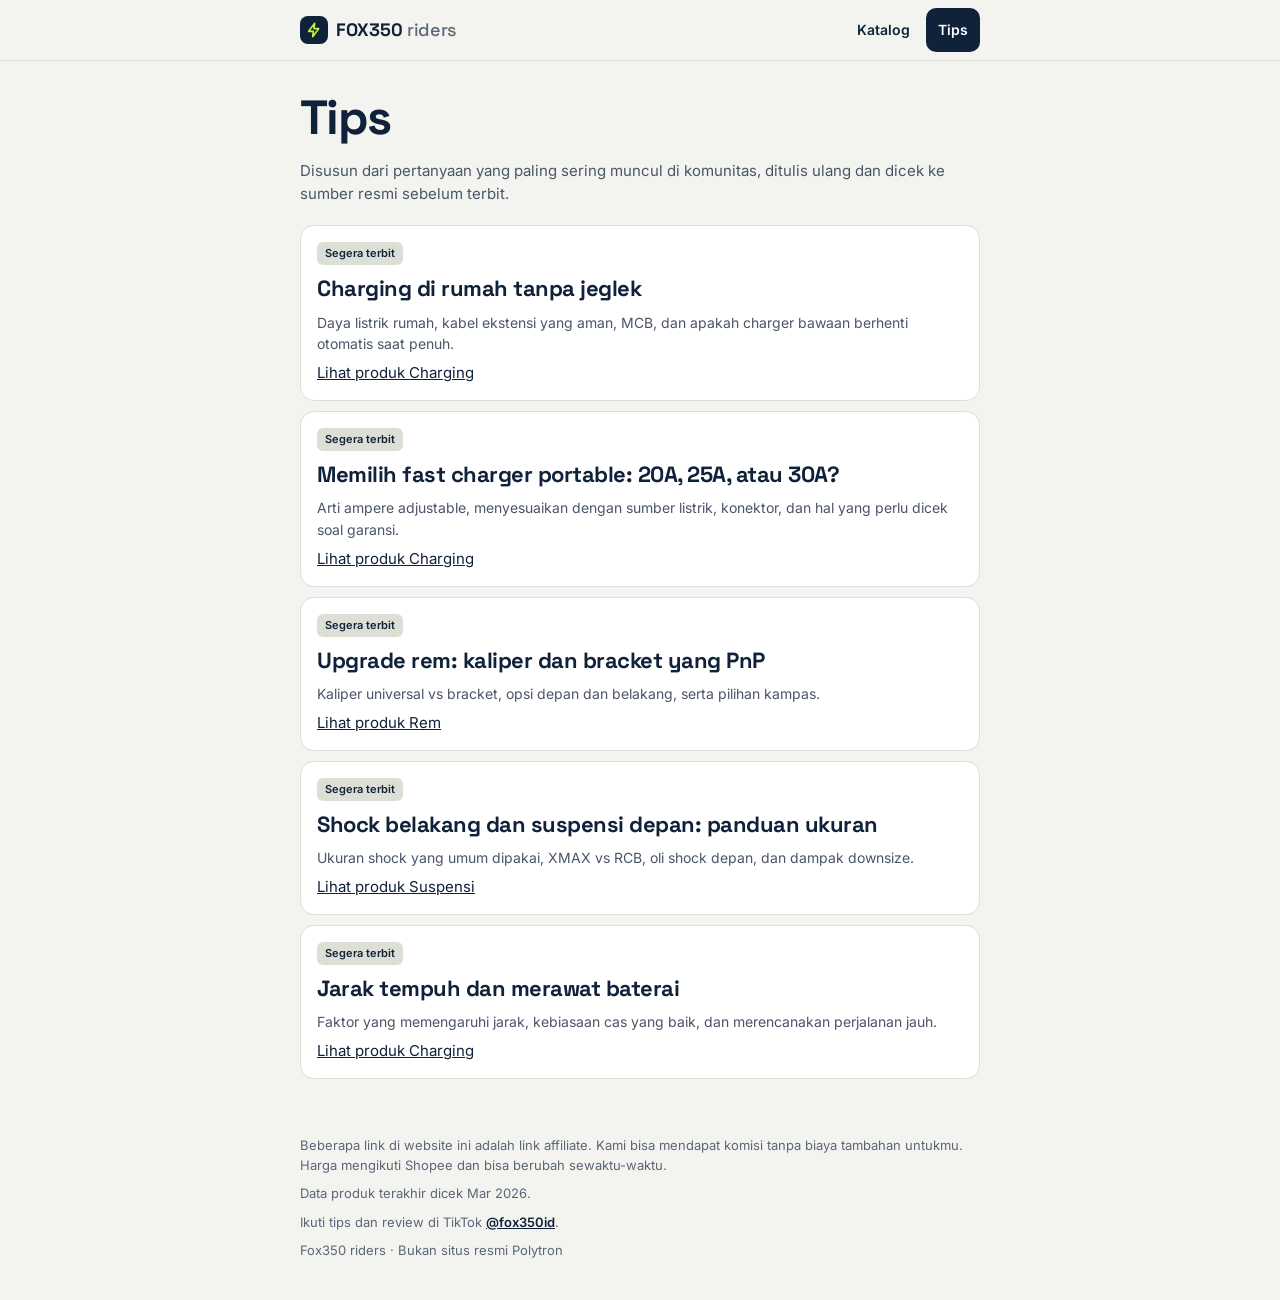
==== tips/index.html @ b1705320 "Rombak situs: struktur baru, data JSON, visual Volt - index.html (landing), produk.html (katalog + s" ====
<!doctype html>
<html lang="id">
<head>
<meta charset="utf-8">
<meta name="viewport" content="width=device-width, initial-scale=1">
<title>Tips Fox 350 · Fox350 riders</title>
<meta name="description" content="Tips merawat dan upgrade Polytron Fox 350 dari pertanyaan yang paling sering muncul di komunitas.">
<meta name="theme-color" content="#F3F4EF">
<link rel="preconnect" href="https://fonts.googleapis.com">
<link rel="preconnect" href="https://fonts.gstatic.com" crossorigin>
<link href="https://fonts.googleapis.com/css2?family=Inter:wght@400;500;600&family=Space+Grotesk:wght@500;700&display=swap" rel="stylesheet">
<link rel="stylesheet" href="../assets/css/style.css">
</head>
<body data-page="tips" data-base="../">
<header class="site-header">
  <div class="wrap">
    <a class="brand" href="../index.html">
      <span class="brand-mark"><svg width="16" height="16" viewBox="0 0 24 24" fill="none" stroke="#C8F03C" stroke-width="2.4" stroke-linecap="round" stroke-linejoin="round" aria-hidden="true"><path d="M13 2 4 14h7l-1 8 9-12h-7z"/></svg></span>
      <span>FOX350<span class="brand-sub"> riders</span></span>
    </a>
    <nav class="nav" aria-label="Menu utama">
      <a href="../produk.html">Katalog</a>
      <a href="../tips/" aria-current="page">Tips</a>
    </nav>
  </div>
</header>
<main class="wrap">
  <section class="hero" style="padding-bottom: 12px">
    <h1>Tips</h1>
    <p class="lead">Disusun dari pertanyaan yang paling sering muncul di komunitas, ditulis ulang dan dicek ke sumber resmi sebelum terbit.</p>
  </section>
  <section class="section" data-fallback>
    <ul class="tip-list" id="tip-list"></ul>
  </section>
</main>
<footer class="site-footer">
  <div class="wrap">
    <p>Beberapa link di website ini adalah link affiliate. Kami bisa mendapat komisi tanpa biaya tambahan untukmu. Harga mengikuti Shopee dan bisa berubah sewaktu-waktu.</p>
    <p id="updated"></p>
    <p>Ikuti tips dan review di TikTok <a href="https://www.tiktok.com/@fox350id" target="_blank" rel="noopener">@fox350id</a>.</p>
    <p>Fox350 riders · Bukan situs resmi Polytron</p>
  </div>
</footer>
<script src="../assets/js/app.js" defer></script>
</body>
</html>
---- assets/css/style.css ----
/* Fox350 riders, visual "Volt": terang, navy + lime. Mobile-first. */
:root {
  --bg: #F3F4EF;
  --surface: #FFFFFF;
  --line: #DCDFD5;
  --ink: #10213A;
  --ink-2: #4A5568;
  --muted: #5B6678;
  --accent: #C8F03C;
  --accent-soft: #EEF2E2;
  --accent-ink: #3B4A12;
  --radius: 16px;
  --font-head: "Space Grotesk", system-ui, sans-serif;
  --font-body: "Inter", system-ui, sans-serif;
}

* { box-sizing: border-box; }
html { -webkit-text-size-adjust: 100%; }
body {
  margin: 0;
  background: var(--bg);
  color: var(--ink);
  font-family: var(--font-body);
  font-size: 15px;
  line-height: 1.55;
}
img { max-width: 100%; display: block; }
a { color: var(--ink); }
a:hover { color: #2B4A78; }
:focus-visible { outline: 3px solid #2B4A78; outline-offset: 2px; }

.wrap { max-width: 720px; margin: 0 auto; padding: 0 20px; }
.sr-only { position: absolute; width: 1px; height: 1px; overflow: hidden; clip: rect(0 0 0 0); white-space: nowrap; }

/* Header */
.site-header { border-bottom: 1px solid var(--line); background: var(--bg); position: sticky; top: 0; z-index: 10; }
.site-header .wrap { display: flex; align-items: center; justify-content: space-between; height: 60px; }
.brand { display: flex; align-items: center; gap: 8px; text-decoration: none; font-family: var(--font-head); font-weight: 700; font-size: 18px; letter-spacing: -0.3px; }
.brand-mark { width: 28px; height: 28px; border-radius: 8px; background: var(--ink); display: flex; align-items: center; justify-content: center; }
.brand-sub { font-weight: 500; color: var(--muted); }
.nav { display: flex; gap: 4px; }
.nav a { min-height: 44px; display: flex; align-items: center; padding: 0 12px; border-radius: 10px; text-decoration: none; font-weight: 600; font-size: 14px; }
.nav a[aria-current="page"] { background: var(--ink); color: #FFFFFF; }

/* Typography */
h1, h2, h3 { font-family: var(--font-head); letter-spacing: -0.5px; margin: 0; }
h1 { font-size: 40px; line-height: 1.04; letter-spacing: -1.2px; }
h2 { font-size: 22px; }
h3 { font-size: 18px; letter-spacing: -0.3px; }
p { margin: 0; }
.lead { color: var(--ink-2); }

/* Hero */
.hero { padding: 32px 0 28px; display: flex; flex-direction: column; gap: 16px; }
.pill { align-self: flex-start; font-size: 12px; font-weight: 600; letter-spacing: 0.4px; padding: 6px 10px; border-radius: 999px; background: var(--ink); color: var(--accent); }
.actions { display: flex; gap: 10px; margin-top: 4px; }
.btn { flex: 1; min-height: 48px; border-radius: 12px; font-weight: 600; font-size: 15px; display: inline-flex; align-items: center; justify-content: center; gap: 8px; text-decoration: none; padding: 0 16px; border: 1.5px solid var(--ink); cursor: pointer; font-family: inherit; }
.btn-primary { background: var(--accent); border-color: var(--accent); color: var(--ink); }
.btn-outline { background: transparent; color: var(--ink); }
.btn-dark { background: var(--ink); color: #FFFFFF; }
.btn-dark:hover { background: #1B3358; color: #FFFFFF; }
.btn[aria-disabled="true"] { background: var(--line); border-color: var(--line); color: var(--muted); cursor: default; }

/* Section */
.section { padding: 8px 0 28px; display: flex; flex-direction: column; gap: 14px; }
.section-head { display: flex; align-items: baseline; justify-content: space-between; gap: 12px; }
.section-head a { font-size: 14px; font-weight: 600; }

/* Category grid */
.cat-grid { display: grid; grid-template-columns: repeat(4, minmax(0, 1fr)); gap: 8px; }
.cat-tile { min-height: 72px; border-radius: 12px; background: var(--surface); border: 1px solid var(--line); display: flex; flex-direction: column; align-items: center; justify-content: center; gap: 4px; text-decoration: none; font-size: 12px; font-weight: 600; text-align: center; padding: 8px 4px; }
.cat-tile svg { width: 22px; height: 22px; }
.cat-tile small { font-weight: 500; color: var(--muted); font-size: 11px; }

/* Product cards */
.cards { display: grid; grid-template-columns: minmax(0, 1fr); gap: 14px; }
.card { background: var(--surface); border-radius: var(--radius); border: 1px solid var(--line); overflow: hidden; display: flex; flex-direction: column; }
.card-img { width: 100%; aspect-ratio: 4 / 3; object-fit: contain; background: #FFFFFF; border-bottom: 1px solid var(--line); }
.card-noimg { aspect-ratio: auto; height: 96px; display: flex; align-items: center; justify-content: center; gap: 10px; background: var(--accent-soft); color: var(--accent-ink); font-weight: 600; font-size: 13px; border-bottom: 1px solid var(--line); }
.card-noimg svg { width: 28px; height: 28px; }
.card-body { padding: 16px; display: flex; flex-direction: column; gap: 8px; flex: 1; }
.tags { display: flex; flex-wrap: wrap; gap: 6px; }
.tag { font-size: 11px; font-weight: 600; padding: 4px 8px; border-radius: 6px; background: var(--accent-soft); color: var(--accent-ink); }
.tag-top { background: var(--ink); color: var(--accent); }
.hook { color: var(--ink-2); font-size: 14px; }
.price { font-weight: 600; font-size: 14px; }
.card .btn { margin-top: auto; flex: none; width: 100%; }
.card-actions { margin-top: auto; display: flex; flex-direction: column; gap: 8px; padding-top: 6px; }

@media (min-width: 600px) {
  .cards { grid-template-columns: repeat(2, minmax(0, 1fr)); }
  h1 { font-size: 48px; }
}

/* Catalog controls */
.search { display: flex; align-items: center; gap: 10px; min-height: 52px; padding: 0 14px; border-radius: 14px; background: var(--surface); border: 1.5px solid var(--line); color: var(--muted); }
.search:focus-within { border-color: var(--ink); }
.search input { flex: 1; min-width: 0; border: 0; outline: 0; font: inherit; font-size: 16px; color: var(--ink); background: transparent; height: 48px; }
.chips { display: flex; gap: 8px; overflow-x: auto; padding-bottom: 4px; scrollbar-width: none; margin: 0 -20px; padding-left: 20px; padding-right: 20px; }
.chips::-webkit-scrollbar { display: none; }
.chip { flex-shrink: 0; min-height: 40px; padding: 0 14px; border-radius: 999px; border: 1.5px solid var(--line); background: var(--surface); color: var(--ink); font: inherit; font-size: 14px; font-weight: 600; cursor: pointer; }
.chip[aria-pressed="true"] { background: var(--ink); border-color: var(--ink); color: #FFFFFF; }
.result-count { font-size: 13px; color: var(--muted); }
.cat-block { display: flex; flex-direction: column; gap: 12px; padding-top: 12px; }
.empty { text-align: center; padding: 40px 0; color: var(--muted); }

/* Notice and tips */
.notice { background: var(--surface); border: 1px solid var(--line); border-radius: 12px; padding: 14px 16px; font-size: 13px; color: var(--ink-2); }
.panel-dark { padding: 20px; border-radius: var(--radius); background: var(--ink); color: #FFFFFF; display: flex; flex-direction: column; gap: 10px; }
.panel-dark a { color: #FFFFFF; font-weight: 600; }
.eyebrow { font-size: 12px; font-weight: 600; letter-spacing: 0.4px; text-transform: uppercase; }
.panel-dark .eyebrow { color: var(--accent); }
.tip-list { list-style: none; margin: 0; padding: 0; display: flex; flex-direction: column; gap: 10px; }
.tip { background: var(--surface); border: 1px solid var(--line); border-radius: 14px; padding: 16px; display: flex; flex-direction: column; gap: 6px; }
.tip .badge { align-self: flex-start; font-size: 11px; font-weight: 600; padding: 3px 8px; border-radius: 6px; background: var(--line); color: var(--ink); }
.panel-dark .tip-list .tip { background: transparent; border-color: #2B3D5C; padding: 0 0 10px; border-width: 0 0 1px; border-radius: 0; }

/* Footer */
.site-footer { padding: 28px 0 40px; font-size: 13px; color: var(--muted); }
.site-footer .wrap { display: flex; flex-direction: column; gap: 8px; }
.site-footer a { color: var(--ink); font-weight: 600; }

/* Katalog: kartu ringkas, foto kecil di kiri */
.compact .card { display: grid; grid-template-columns: 112px minmax(0, 1fr); }
.compact .card-img, .compact .card-noimg { width: 112px; height: 100%; min-height: 140px; aspect-ratio: auto; border-bottom: 0; border-right: 1px solid var(--line); }
.compact .card-noimg span { display: none; }
.compact .card-body { padding: 12px 14px; gap: 6px; }
.compact h3 { font-size: 16px; }
.compact .hook { font-size: 13px; }
.compact .btn { min-height: 44px; font-size: 14px; }
@media (min-width: 600px) { .compact { grid-template-columns: repeat(2, minmax(0, 1fr)); } }
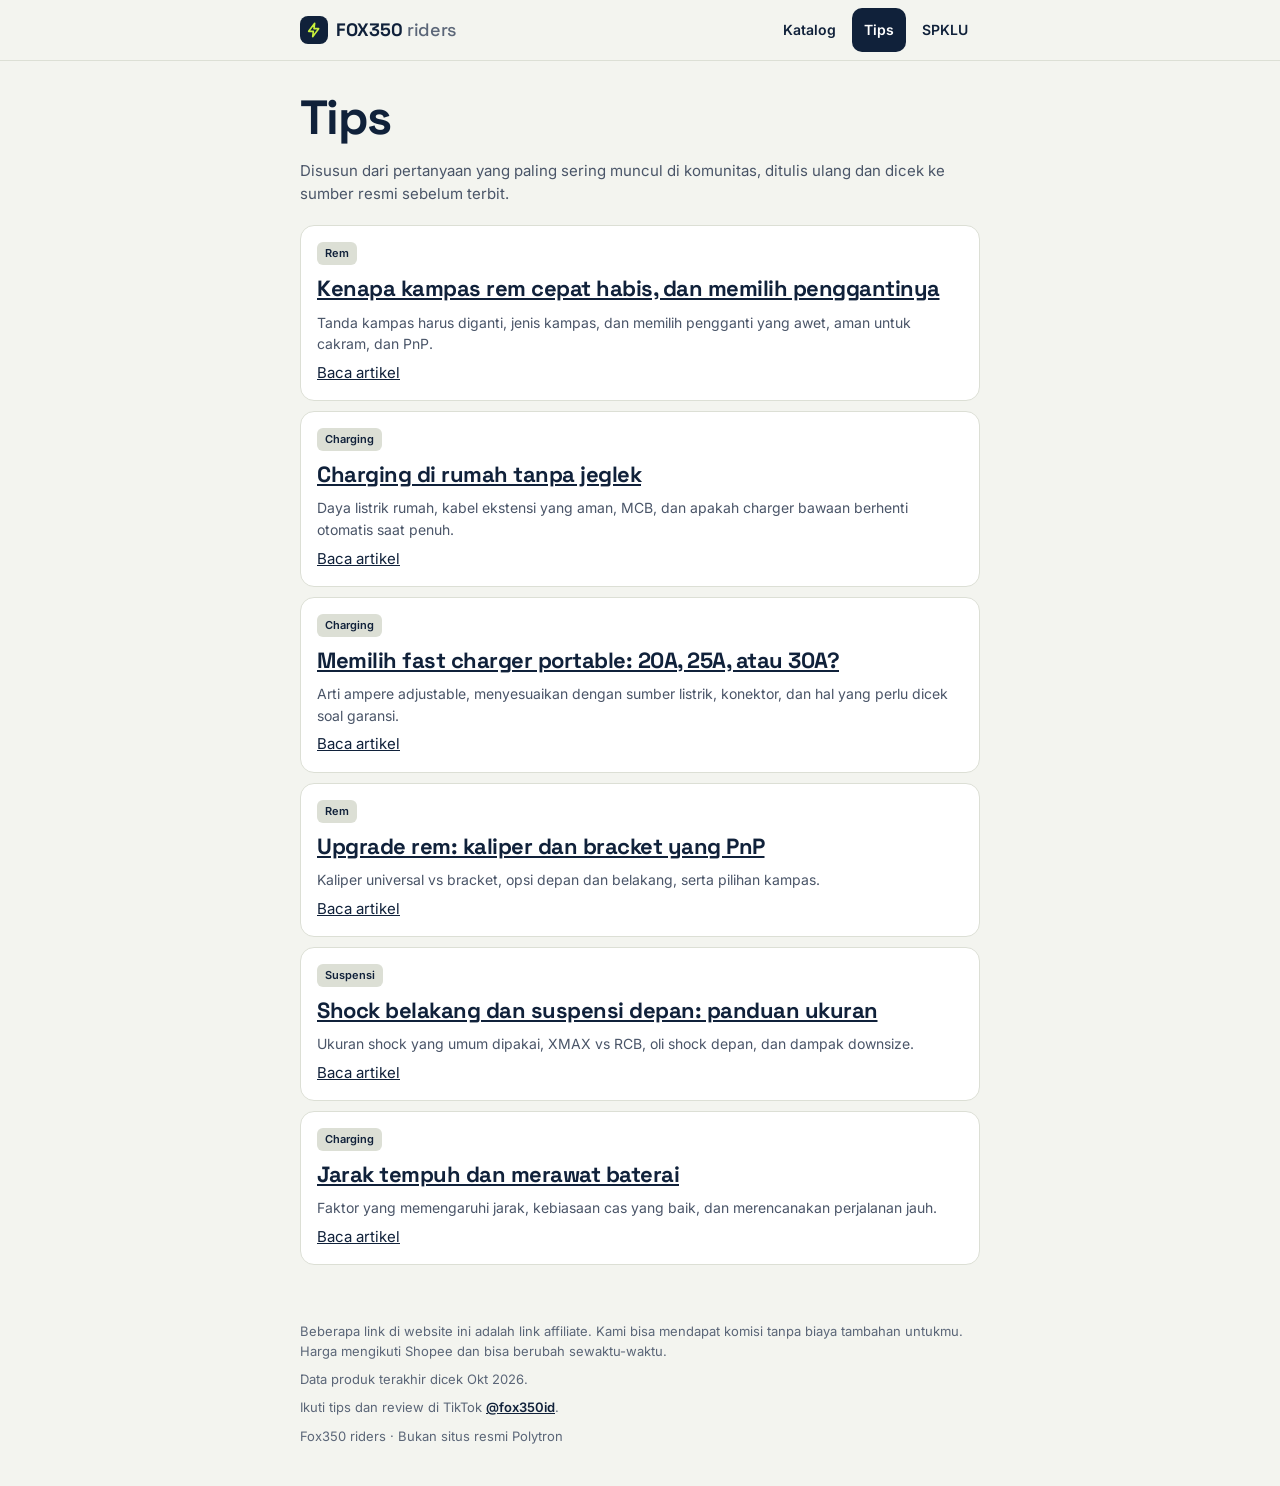
==== commit 47e93f21: "Add SPKLU & SPLU page with map link, home card, and nav item Co-Authored-By: Claude Opus 5.5 <norepl" ====
--- a/tips/index.html
+++ b/tips/index.html
@@ -21,6 +21,7 @@
     <nav class="nav" aria-label="Menu utama">
       <a href="../produk.html">Katalog</a>
       <a href="../tips/" aria-current="page">Tips</a>
+      <a href="../spklu.html">SPKLU</a>
     </nav>
   </div>
 </header>
--- a/assets/css/style.css
+++ b/assets/css/style.css
@@ -96,9 +96,10 @@
 .search { display: flex; align-items: center; gap: 10px; min-height: 52px; padding: 0 14px; border-radius: 14px; background: var(--surface); border: 1.5px solid var(--line); color: var(--muted); }
 .search:focus-within { border-color: var(--ink); }
 .search input { flex: 1; min-width: 0; border: 0; outline: 0; font: inherit; font-size: 16px; color: var(--ink); background: transparent; height: 48px; }
-.chips { display: flex; gap: 8px; overflow-x: auto; padding-bottom: 4px; scrollbar-width: none; margin: 0 -20px; padding-left: 20px; padding-right: 20px; }
-.chips::-webkit-scrollbar { display: none; }
-.chip { flex-shrink: 0; min-height: 40px; padding: 0 14px; border-radius: 999px; border: 1.5px solid var(--line); background: var(--surface); color: var(--ink); font: inherit; font-size: 14px; font-weight: 600; cursor: pointer; }
+.search-btn { flex: none; min-height: 38px; padding: 0 14px; margin-right: -6px; border: 0; border-radius: 10px; background: var(--ink); color: #FFFFFF; font: inherit; font-size: 14px; font-weight: 600; cursor: pointer; }
+.hero .search { margin-top: 4px; }
+.chips { display: flex; flex-wrap: wrap; gap: 8px; }
+.chip { min-height: 40px; padding: 0 14px; border-radius: 999px; border: 1.5px solid var(--line); background: var(--surface); color: var(--ink); font: inherit; font-size: 14px; font-weight: 600; cursor: pointer; }
 .chip[aria-pressed="true"] { background: var(--ink); border-color: var(--ink); color: #FFFFFF; }
 .result-count { font-size: 13px; color: var(--muted); }
 .cat-block { display: flex; flex-direction: column; gap: 12px; padding-top: 12px; }
@@ -129,3 +130,30 @@
 .compact .hook { font-size: 13px; }
 .compact .btn { min-height: 44px; font-size: 14px; }
 @media (min-width: 600px) { .compact { grid-template-columns: repeat(2, minmax(0, 1fr)); } }
+
+/* Artikel tips */
+.article { padding: 28px 0 8px; display: flex; flex-direction: column; gap: 14px; }
+.article h1 { font-size: 32px; letter-spacing: -0.8px; }
+.article h2 { margin-top: 14px; }
+.article ul, .article ol { margin: 0; padding-left: 22px; display: flex; flex-direction: column; gap: 6px; }
+.article table { width: 100%; border-collapse: collapse; font-size: 14px; background: var(--surface); }
+.article th, .article td { border: 1px solid var(--line); padding: 8px 10px; text-align: left; vertical-align: top; }
+.article .table-wrap { overflow-x: auto; }
+.article .meta { font-size: 13px; color: var(--muted); }
+.callout { background: var(--accent-soft); border-radius: 12px; padding: 14px 16px; color: var(--accent-ink); font-size: 14px; }
+.callout-warn { background: #FFF1D6; color: #5A3A00; }
+.sources { font-size: 13px; color: var(--ink-2); }
+.sources a { word-break: break-word; }
+.back { font-size: 14px; font-weight: 600; }
+
+/* SPKLU & SPLU: kartu ajakan buka peta (halaman spklu + beranda) */
+.map-cta { display: grid; grid-template-columns: 44px minmax(0, 1fr); gap: 12px 14px; align-items: center; padding: 18px; border-radius: var(--radius); background: var(--ink); color: #FFFFFF; }
+.map-cta-icon { width: 44px; height: 44px; border-radius: 12px; background: var(--accent); color: var(--ink); display: flex; align-items: center; justify-content: center; }
+.map-cta strong { font-family: var(--font-head); font-size: 17px; }
+.map-cta p { margin: 2px 0 0; font-size: 14px; color: #C9D2E0; }
+.map-cta .btn { grid-column: 1 / -1; }
+.map-cta .btn-outline { color: #FFFFFF; border-color: #FFFFFF; }
+/* Header 3 menu muat di layar 360–400px tanpa brand turun baris */
+.brand { white-space: nowrap; }
+@media (max-width: 400px) { .nav { gap: 0; } .nav a { padding: 0 9px; } }
+@media (max-width: 359px) { .brand-sub { display: none; } }
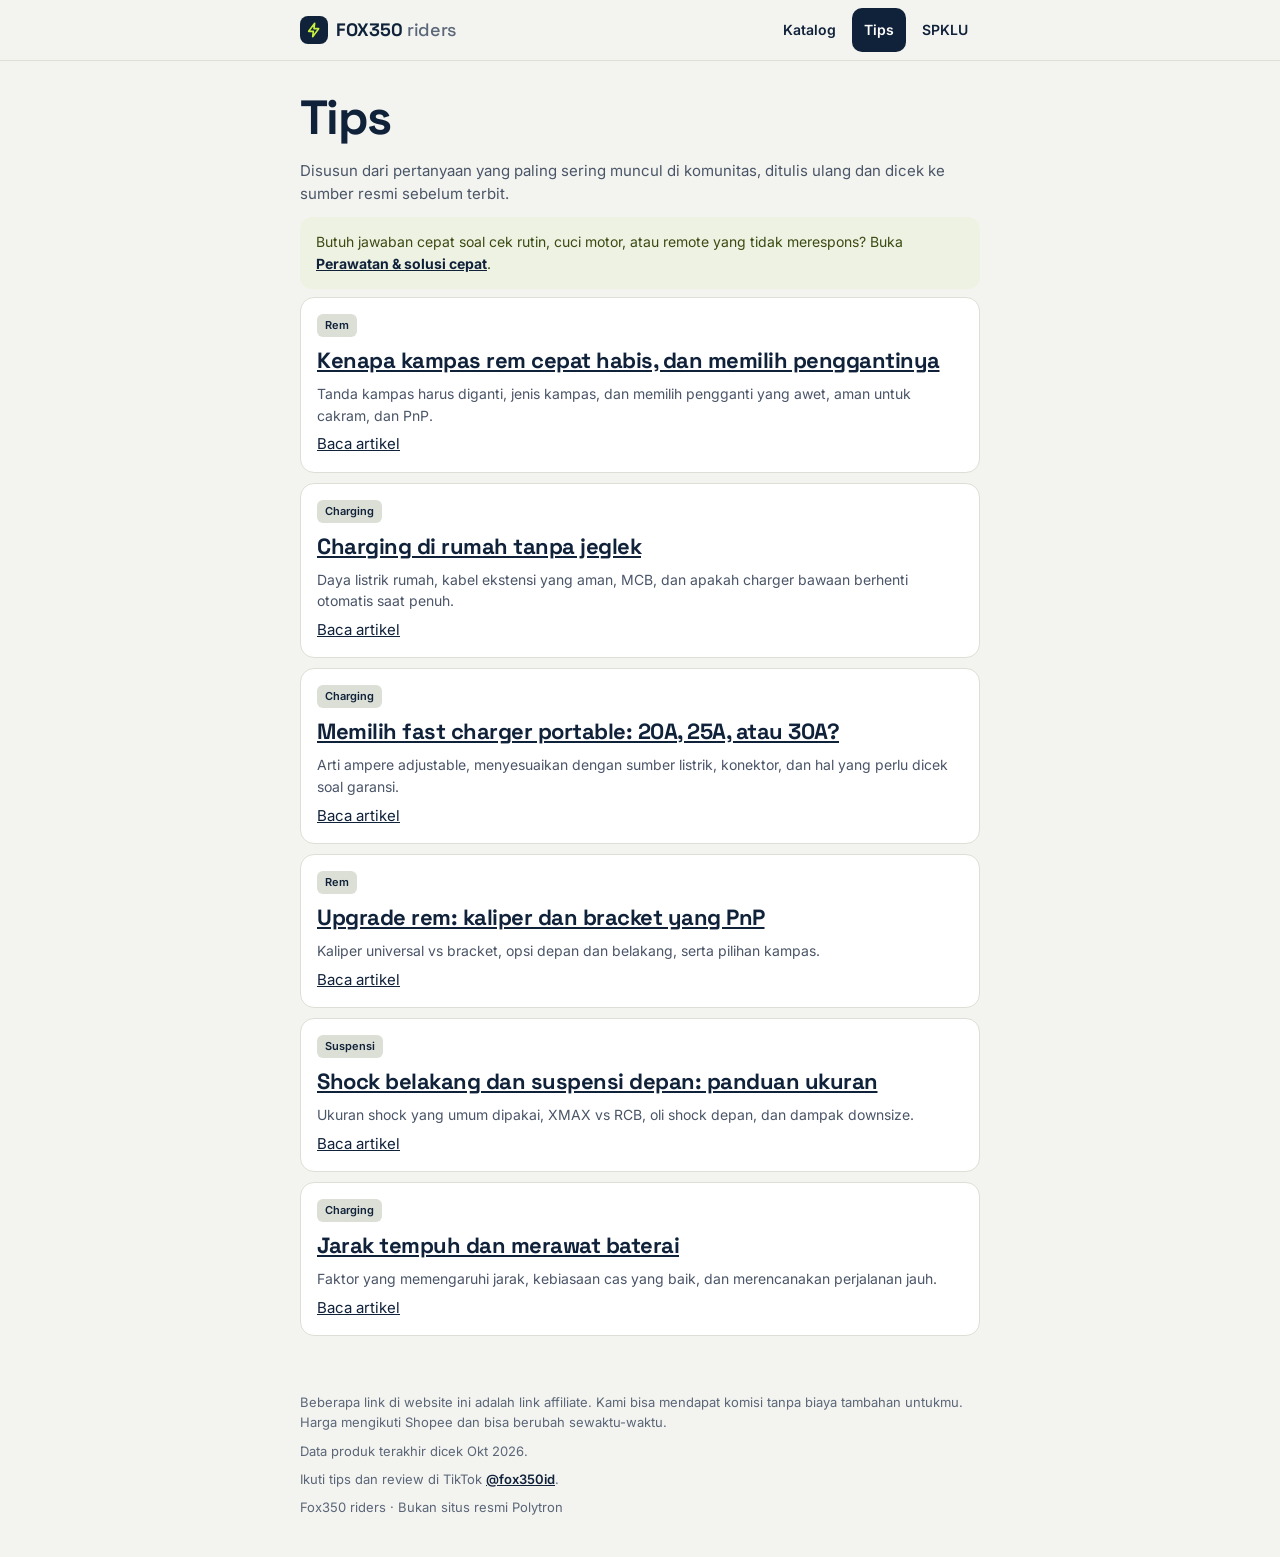
==== commit 5a00e71d: "Add maintenance and quick-fix page Routine checks, tyre sizes, battery care, safe washing, quick fix" ====
--- a/tips/index.html
+++ b/tips/index.html
@@ -9,7 +9,7 @@
 <link rel="preconnect" href="https://fonts.googleapis.com">
 <link rel="preconnect" href="https://fonts.gstatic.com" crossorigin>
 <link href="https://fonts.googleapis.com/css2?family=Inter:wght@400;500;600&family=Space+Grotesk:wght@500;700&display=swap" rel="stylesheet">
-<link rel="stylesheet" href="../assets/css/style.css">
+<link rel="stylesheet" href="../assets/css/style.css?v=20261124">
 </head>
 <body data-page="tips" data-base="../">
 <header class="site-header">
@@ -30,6 +30,7 @@
     <h1>Tips</h1>
     <p class="lead">Disusun dari pertanyaan yang paling sering muncul di komunitas, ditulis ulang dan dicek ke sumber resmi sebelum terbit.</p>
   </section>
+  <p class="callout">Butuh jawaban cepat soal cek rutin, cuci motor, atau remote yang tidak merespons? Buka <a href="../perawatan.html"><strong>Perawatan &amp; solusi cepat</strong></a>.</p>
   <section class="section" data-fallback>
     <ul class="tip-list" id="tip-list"></ul>
   </section>
@@ -42,6 +43,6 @@
     <p>Fox350 riders · Bukan situs resmi Polytron</p>
   </div>
 </footer>
-<script src="../assets/js/app.js" defer></script>
+<script src="../assets/js/app.js?v=20261124" defer></script>
 </body>
 </html>
--- a/assets/css/style.css
+++ b/assets/css/style.css
@@ -157,3 +157,6 @@
 .brand { white-space: nowrap; }
 @media (max-width: 400px) { .nav { gap: 0; } .nav a { padding: 0 9px; } }
 @media (max-width: 359px) { .brand-sub { display: none; } }
+/* Kartu produk tunggal di tengah artikel */
+.inline-product { max-width: 420px; }
+.article > h3 { margin: 10px 0 0; scroll-margin-top: 76px; }
